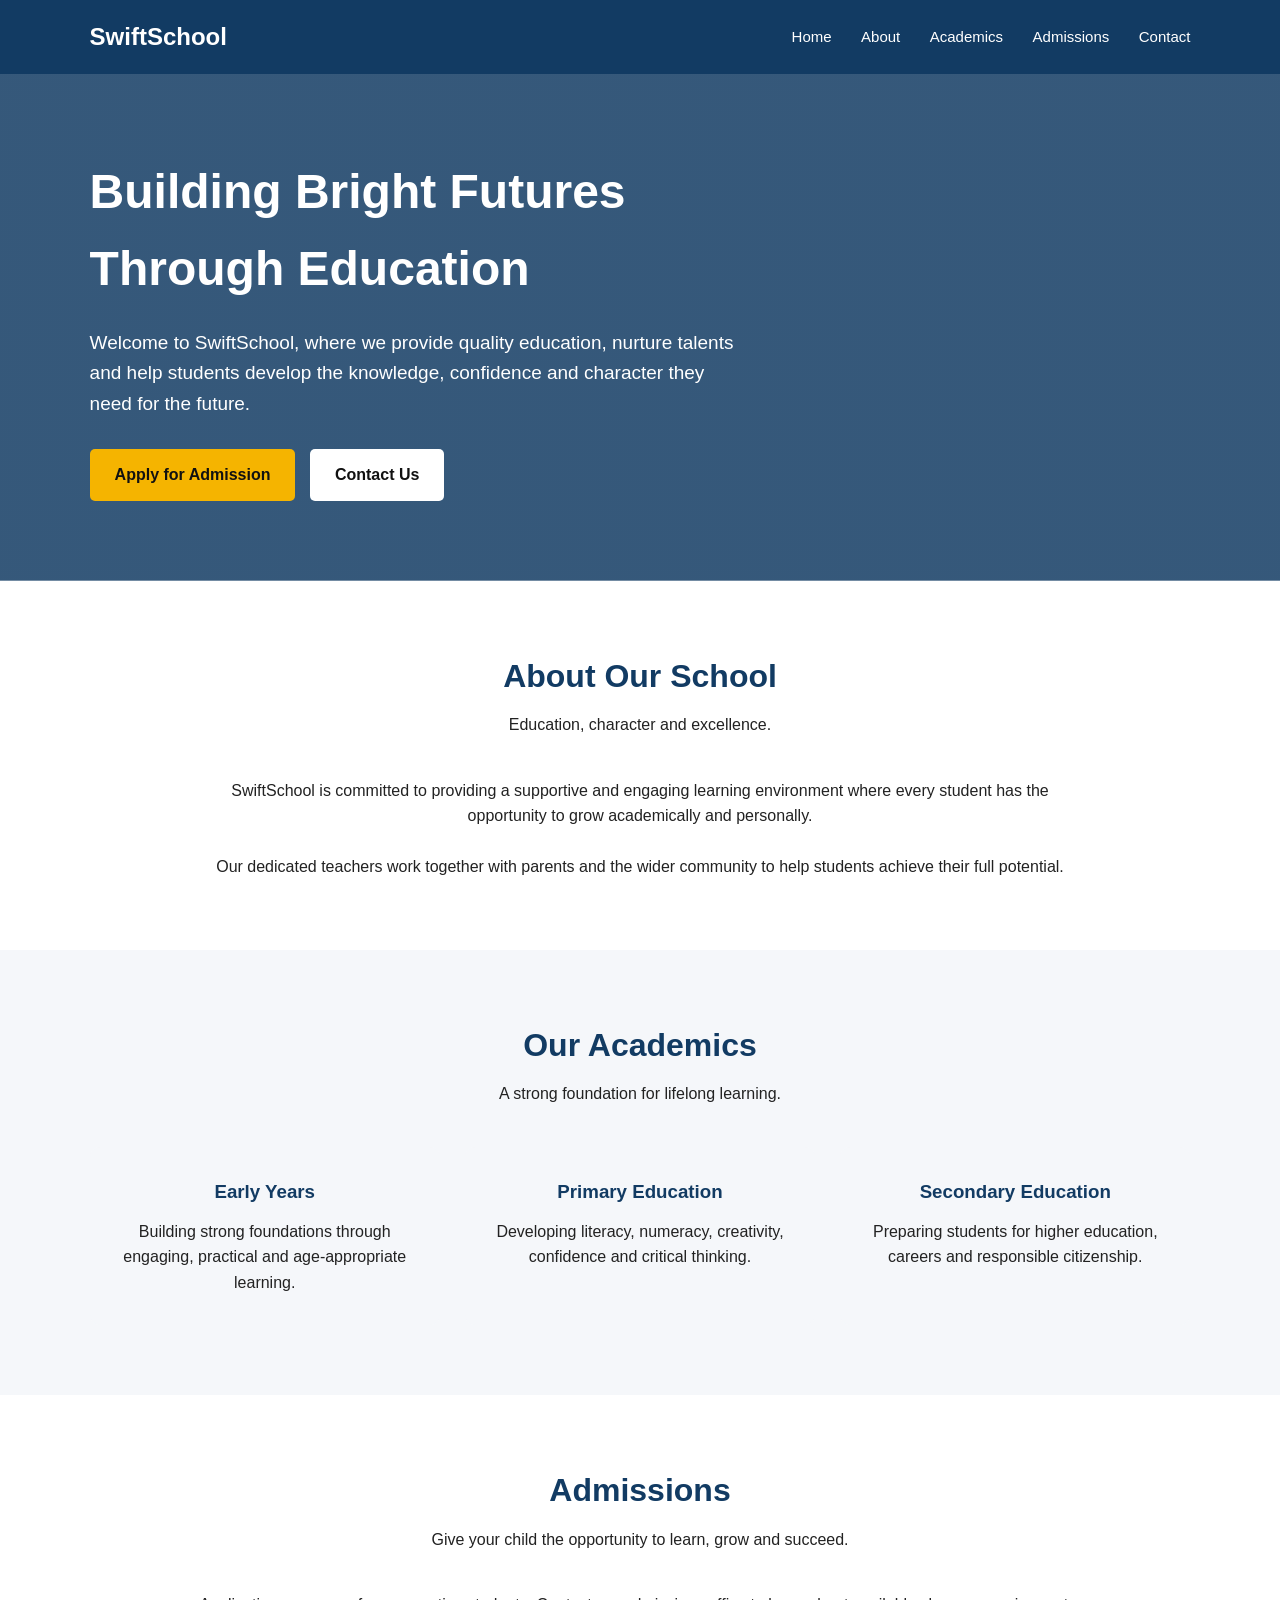
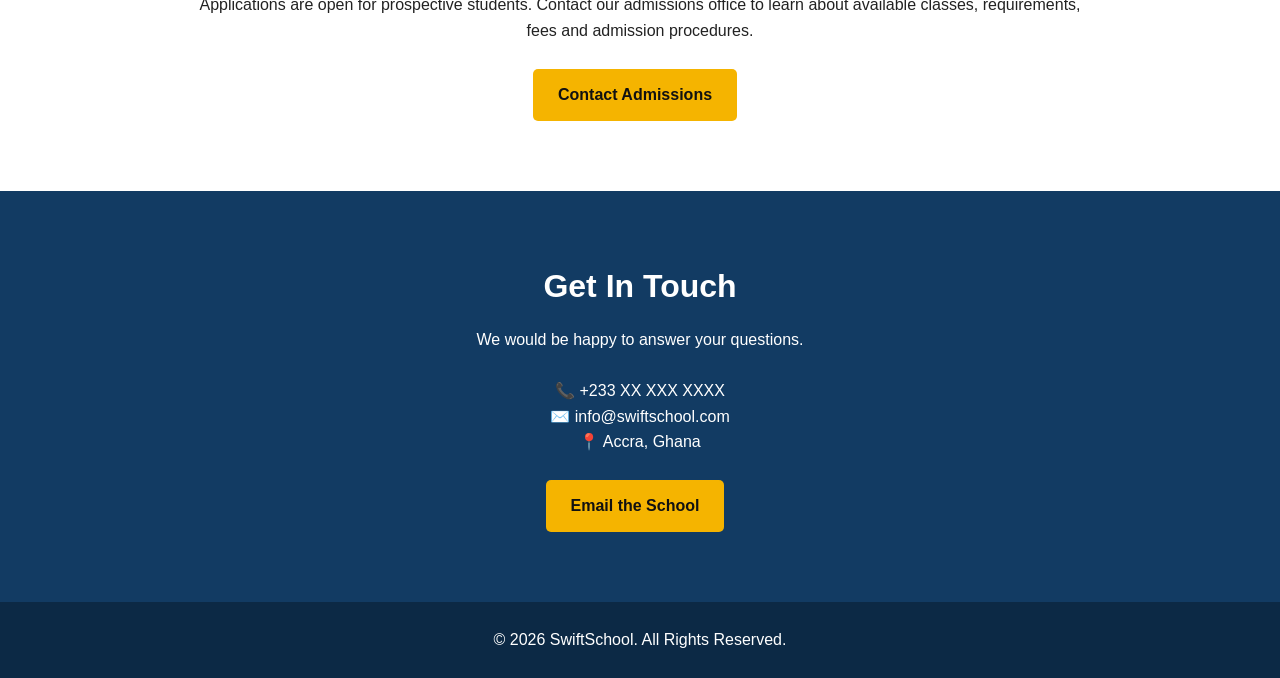
==== index.html @ 94f1cbe8 "Create index.html" ====
<!DOCTYPE html>
<html lang="en">
<head>
    <meta charset="UTF-8">
    <meta name="viewport" content="width=device-width, initial-scale=1.0">

    <title>SwiftSchool | Excellence in Education</title>

    <meta name="description" content="SwiftSchool - providing quality education and developing confident, responsible and successful students.">

    <style>
        * {
            margin: 0;
            padding: 0;
            box-sizing: border-box;
        }

        body {
            font-family: Arial, sans-serif;
            color: #222;
            background: #ffffff;
            line-height: 1.6;
        }

        header {
            background: #123b63;
            color: white;
            padding: 18px 7%;
            display: flex;
            justify-content: space-between;
            align-items: center;
        }

        .logo {
            font-size: 24px;
            font-weight: bold;
        }

        nav a {
            color: white;
            text-decoration: none;
            margin-left: 25px;
            font-size: 15px;
        }

        nav a:hover {
            text-decoration: underline;
        }

        .hero {
            min-height: 500px;
            padding: 80px 7%;
            display: flex;
            align-items: center;
            background: linear-gradient(
                rgba(18, 59, 99, 0.85),
                rgba(18, 59, 99, 0.85)
            ),
            url("https://images.unsplash.com/photo-1503676260728-1c00da094a0b?auto=format&fit=crop&w=1600&q=80");

            background-size: cover;
            background-position: center;
            color: white;
        }

        .hero-content {
            max-width: 650px;
        }

        .hero h1 {
            font-size: 48px;
            margin-bottom: 20px;
        }

        .hero p {
            font-size: 19px;
            margin-bottom: 30px;
        }

        .button {
            display: inline-block;
            background: #f5b400;
            color: #111;
            padding: 13px 25px;
            text-decoration: none;
            border-radius: 5px;
            font-weight: bold;
            margin-right: 10px;
        }

        .button.secondary {
            background: white;
        }

        section {
            padding: 70px 7%;
        }

        .section-title {
            text-align: center;
            margin-bottom: 40px;
        }

        .section-title h2 {
            color: #123b63;
            font-size: 32px;
            margin-bottom: 10px;
        }

        .cards {
            display: grid;
            grid-template-columns: repeat(3, 1fr);
            gap: 25px;
        }

        .card {
            padding: 30px;
            background: #f5f7fa;
            border-radius: 10px;
            text-align: center;
        }

        .card h3 {
            color: #123b63;
            margin-bottom: 12px;
        }

        .about {
            background: #f5f7fa;
        }

        .about-content {
            max-width: 900px;
            margin: auto;
            text-align: center;
        }

        .cta {
            background: #123b63;
            color: white;
            text-align: center;
        }

        .cta h2 {
            font-size: 32px;
            margin-bottom: 15px;
        }

        footer {
            background: #0c2945;
            color: white;
            text-align: center;
            padding: 25px;
        }

        @media (max-width: 768px) {

            header {
                flex-direction: column;
                gap: 15px;
            }

            nav a {
                margin: 0 7px;
                font-size: 13px;
            }

            .hero h1 {
                font-size: 36px;
            }

            .cards {
                grid-template-columns: 1fr;
            }

            .hero {
                min-height: 450px;
            }
        }
    </style>
</head>

<body>

<header>

    <div class="logo">
        SwiftSchool
    </div>

    <nav>
        <a href="#home">Home</a>
        <a href="#about">About</a>
        <a href="#academics">Academics</a>
        <a href="#admissions">Admissions</a>
        <a href="#contact">Contact</a>
    </nav>

</header>


<main>

<section class="hero" id="home">

    <div class="hero-content">

        <h1>Building Bright Futures Through Education</h1>

        <p>
            Welcome to SwiftSchool, where we provide quality education,
            nurture talents and help students develop the knowledge,
            confidence and character they need for the future.
        </p>

        <a href="#admissions" class="button">
            Apply for Admission
        </a>

        <a href="#contact" class="button secondary">
            Contact Us
        </a>

    </div>

</section>


<section id="about">

    <div class="section-title">
        <h2>About Our School</h2>
        <p>Education, character and excellence.</p>
    </div>

    <div class="about-content">

        <p>
            SwiftSchool is committed to providing a supportive and
            engaging learning environment where every student has
            the opportunity to grow academically and personally.
        </p>

        <br>

        <p>
            Our dedicated teachers work together with parents and
            the wider community to help students achieve their full
            potential.
        </p>

    </div>

</section>


<section class="about" id="academics">

    <div class="section-title">

        <h2>Our Academics</h2>

        <p>
            A strong foundation for lifelong learning.
        </p>

    </div>


    <div class="cards">

        <div class="card">

            <h3>Early Years</h3>

            <p>
                Building strong foundations through engaging,
                practical and age-appropriate learning.
            </p>

        </div>


        <div class="card">

            <h3>Primary Education</h3>

            <p>
                Developing literacy, numeracy, creativity,
                confidence and critical thinking.
            </p>

        </div>


        <div class="card">

            <h3>Secondary Education</h3>

            <p>
                Preparing students for higher education,
                careers and responsible citizenship.
            </p>

        </div>

    </div>

</section>


<section id="admissions">

    <div class="section-title">

        <h2>Admissions</h2>

        <p>
            Give your child the opportunity to learn, grow and succeed.
        </p>

    </div>


    <div class="about-content">

        <p>
            Applications are open for prospective students.
            Contact our admissions office to learn about available
            classes, requirements, fees and admission procedures.
        </p>

        <br>

        <a href="#contact" class="button">
            Contact Admissions
        </a>

    </div>

</section>


<section class="cta" id="contact">

    <h2>Get In Touch</h2>

    <p>
        We would be happy to answer your questions.
    </p>

    <br>

    <p>
        📞 +233 XX XXX XXXX
    </p>

    <p>
        ✉️ info@swiftschool.com
    </p>

    <p>
        📍 Accra, Ghana
    </p>

    <br>

    <a href="mailto:info@swiftschool.com" class="button">
        Email the School
    </a>

</section>

</main>


<footer>

    <p>
        © 2026 SwiftSchool. All Rights Reserved.
    </p>

</footer>

</body>
</html>
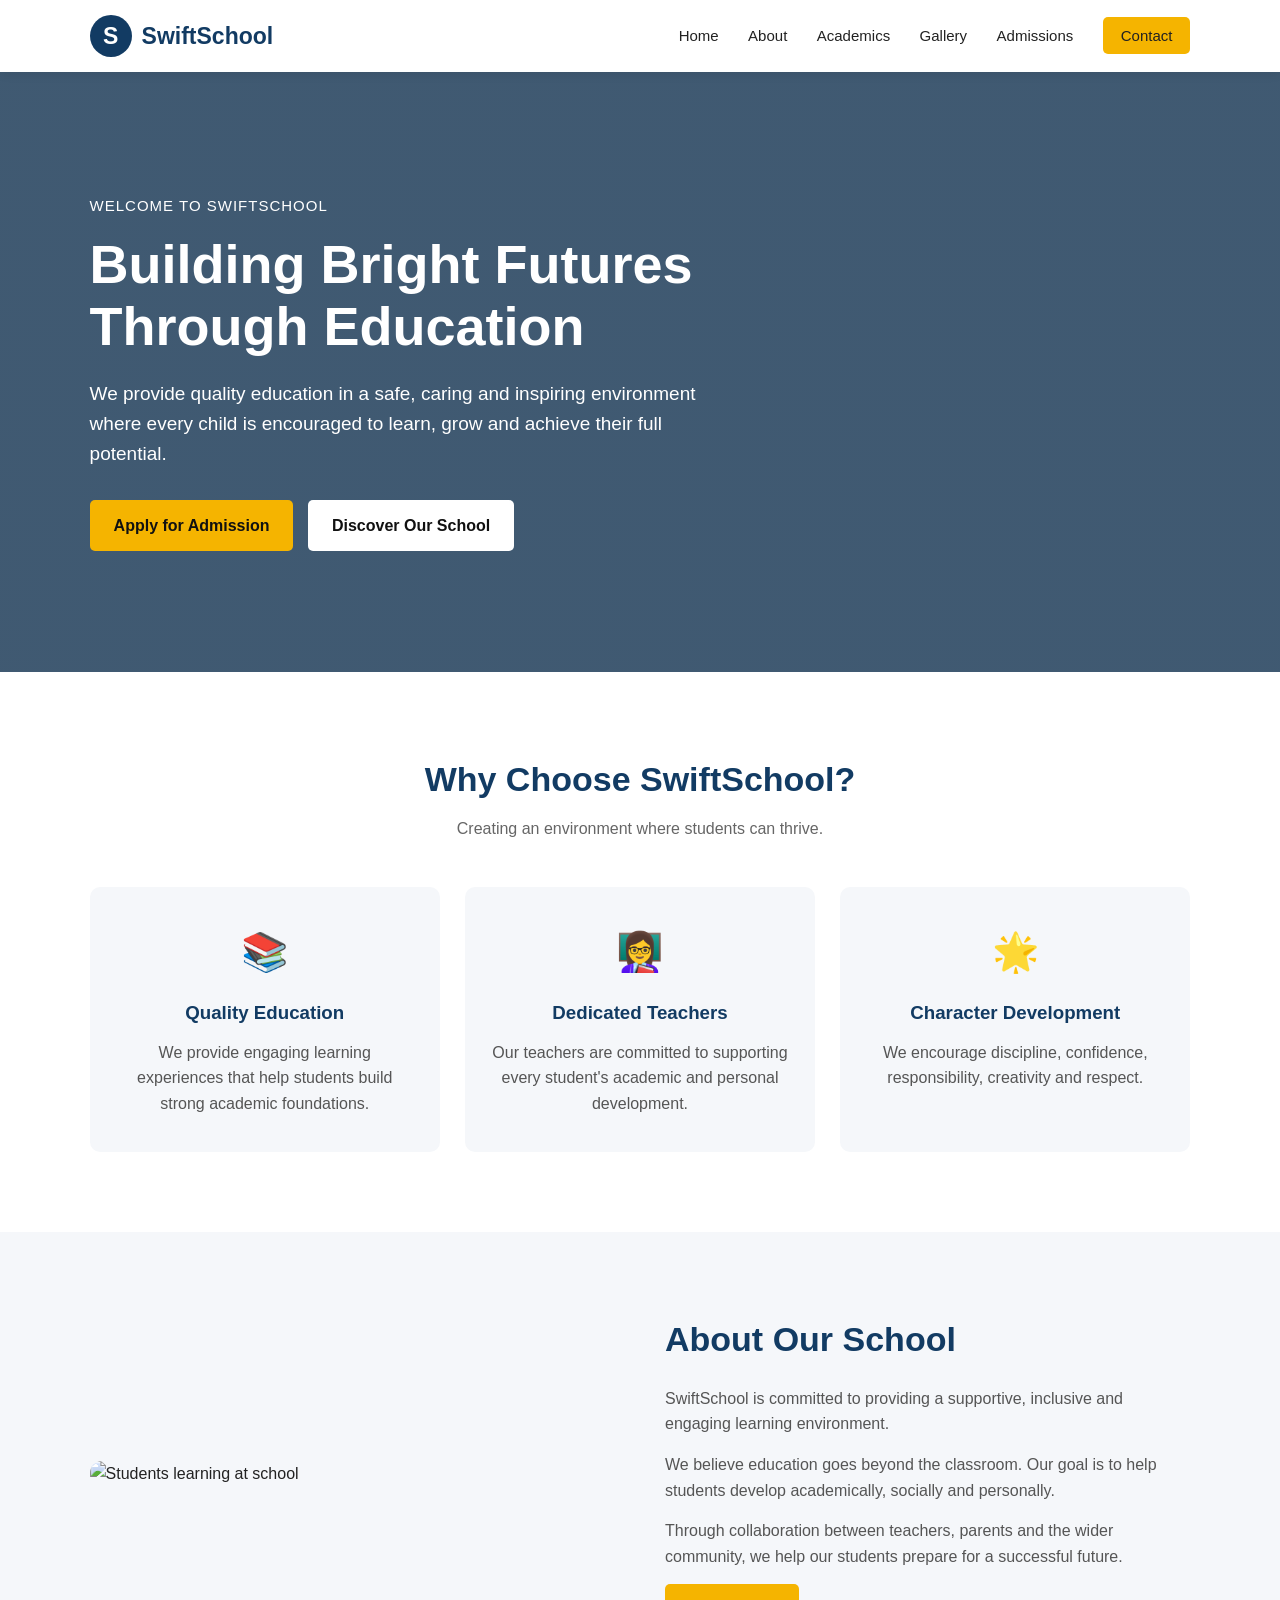
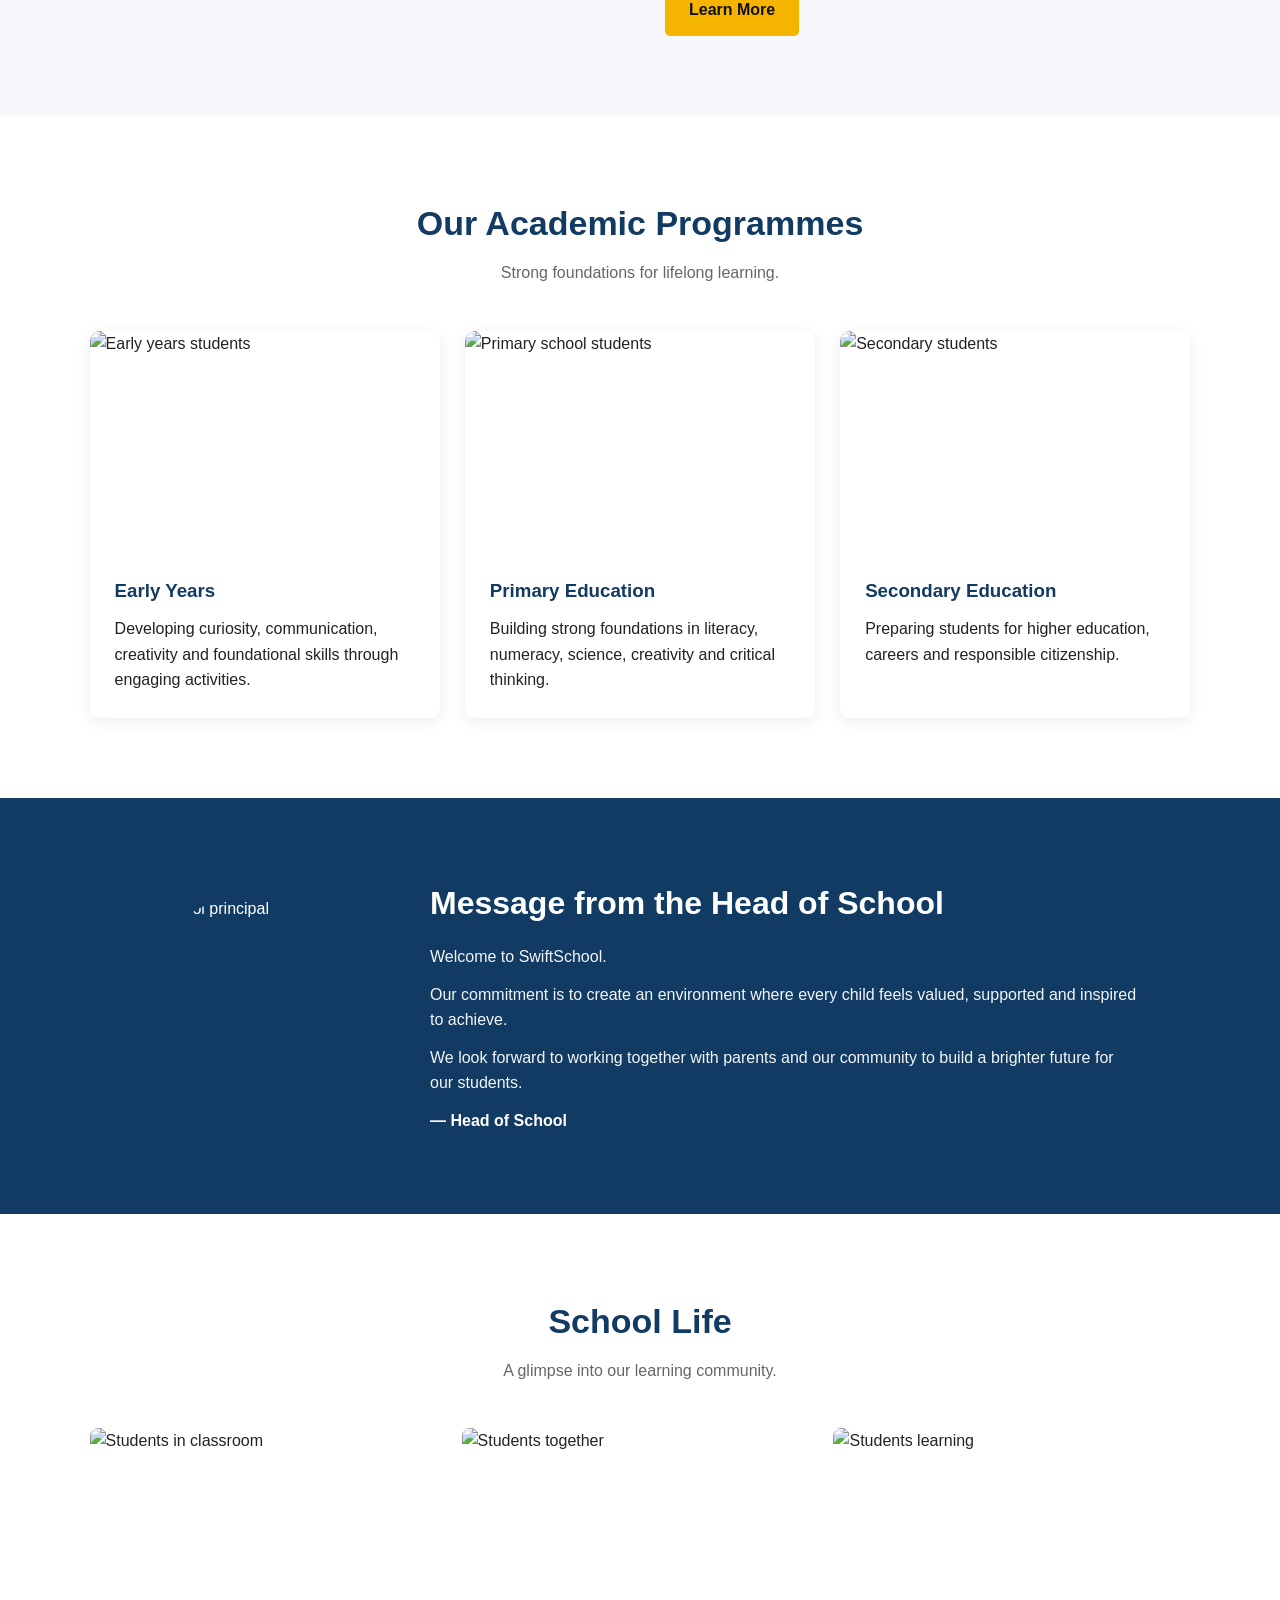
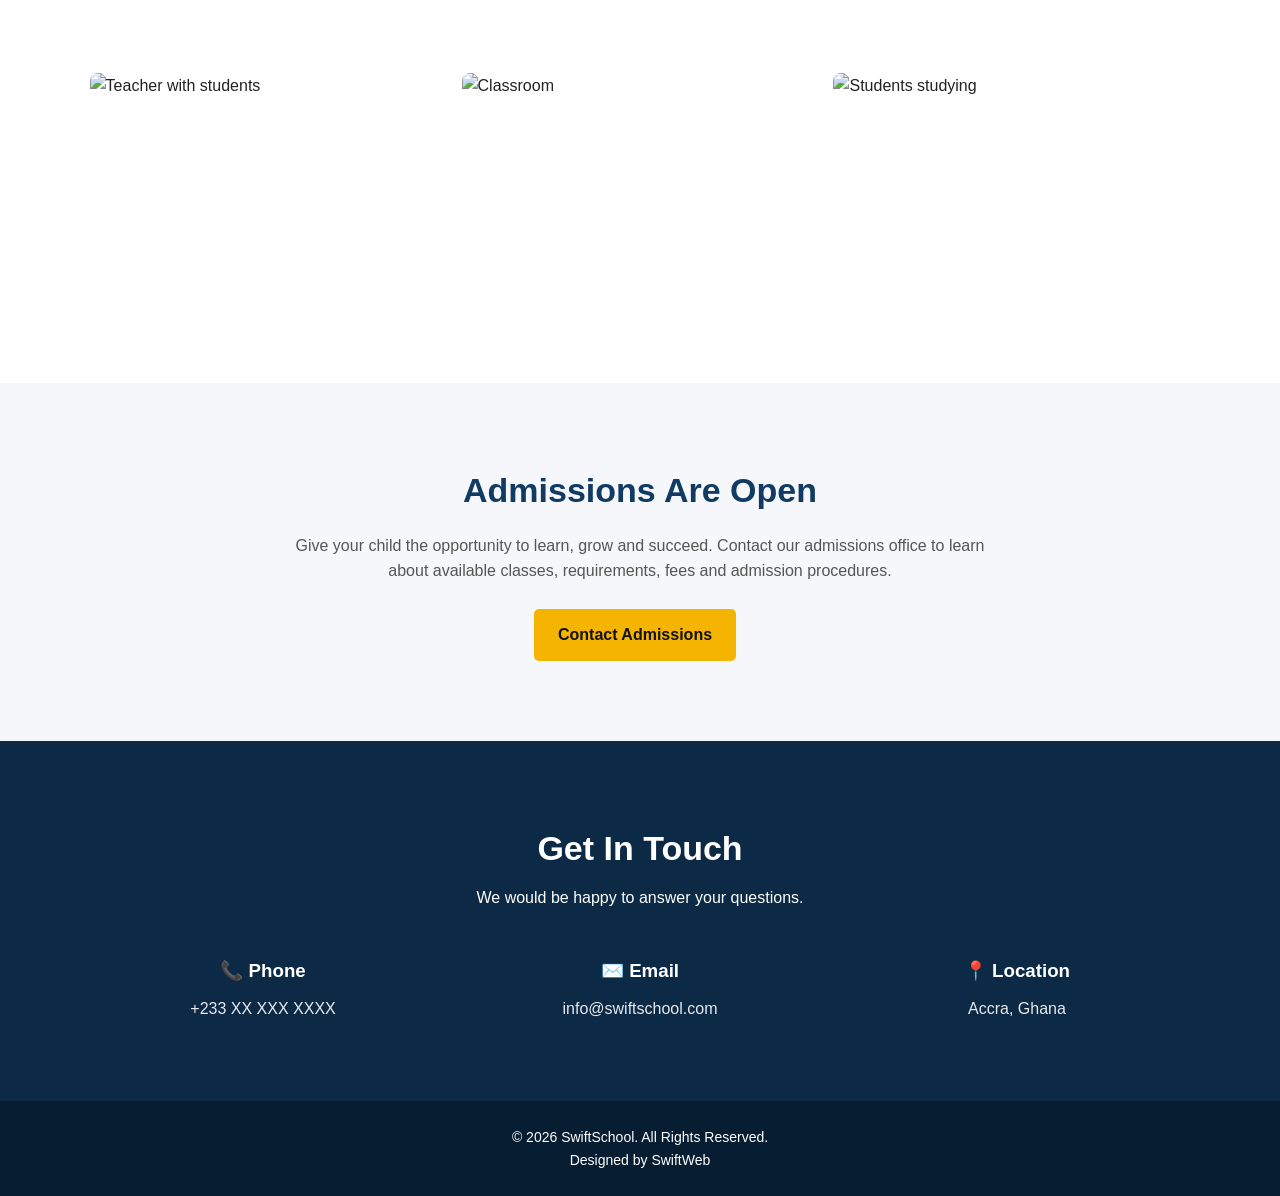
==== commit f5368808: "Update index.html" ====
--- a/index.html
+++ b/index.html
@@ -6,7 +6,8 @@
 
     <title>SwiftSchool | Excellence in Education</title>
 
-    <meta name="description" content="SwiftSchool - providing quality education and developing confident, responsible and successful students.">
+    <meta name="description"
+          content="SwiftSchool provides quality education in a caring and inspiring environment.">
 
     <style>
         * {
@@ -15,65 +16,111 @@
             box-sizing: border-box;
         }
 
+        html {
+            scroll-behavior: smooth;
+        }
+
         body {
-            font-family: Arial, sans-serif;
+            font-family: Arial, Helvetica, sans-serif;
             color: #222;
-            background: #ffffff;
             line-height: 1.6;
-        }
+            background: white;
+        }
+
+        /* HEADER */
 
         header {
-            background: #123b63;
-            color: white;
-            padding: 18px 7%;
+            position: sticky;
+            top: 0;
+            z-index: 1000;
+            background: white;
+            box-shadow: 0 2px 10px rgba(0,0,0,0.08);
+            padding: 15px 7%;
             display: flex;
             justify-content: space-between;
             align-items: center;
         }
 
         .logo {
-            font-size: 24px;
+            display: flex;
+            align-items: center;
+            gap: 10px;
+            color: #123b63;
+            font-size: 23px;
             font-weight: bold;
         }
 
+        .logo-icon {
+            width: 42px;
+            height: 42px;
+            background: #123b63;
+            color: white;
+            border-radius: 50%;
+            display: flex;
+            align-items: center;
+            justify-content: center;
+            font-weight: bold;
+        }
+
         nav a {
-            color: white;
+            color: #222;
             text-decoration: none;
             margin-left: 25px;
             font-size: 15px;
+            font-weight: 500;
         }
 
         nav a:hover {
-            text-decoration: underline;
-        }
+            color: #123b63;
+        }
+
+        .nav-button {
+            background: #f5b400;
+            padding: 10px 18px;
+            border-radius: 5px;
+        }
+
+        /* HERO */
 
         .hero {
-            min-height: 500px;
-            padding: 80px 7%;
+            min-height: 600px;
             display: flex;
             align-items: center;
-            background: linear-gradient(
-                rgba(18, 59, 99, 0.85),
-                rgba(18, 59, 99, 0.85)
-            ),
-            url("https://images.unsplash.com/photo-1503676260728-1c00da094a0b?auto=format&fit=crop&w=1600&q=80");
+            padding: 80px 7%;
+            color: white;
+
+            background:
+                linear-gradient(
+                    rgba(10, 43, 74, 0.78),
+                    rgba(10, 43, 74, 0.78)
+                ),
+                url("https://images.unsplash.com/photo-1503676260728-1c00da094a0b?auto=format&fit=crop&w=1800&q=85");
 
             background-size: cover;
             background-position: center;
-            color: white;
         }
 
         .hero-content {
-            max-width: 650px;
+            max-width: 720px;
+        }
+
+        .hero small {
+            display: inline-block;
+            margin-bottom: 15px;
+            font-size: 15px;
+            letter-spacing: 1px;
+            text-transform: uppercase;
         }
 
         .hero h1 {
-            font-size: 48px;
-            margin-bottom: 20px;
+            font-size: 54px;
+            line-height: 1.15;
+            margin-bottom: 22px;
         }
 
         .hero p {
             font-size: 19px;
+            max-width: 650px;
             margin-bottom: 30px;
         }
 
@@ -81,31 +128,43 @@
             display: inline-block;
             background: #f5b400;
             color: #111;
-            padding: 13px 25px;
+            padding: 13px 24px;
             text-decoration: none;
             border-radius: 5px;
             font-weight: bold;
             margin-right: 10px;
         }
 
-        .button.secondary {
+        .button:hover {
+            opacity: 0.9;
+        }
+
+        .button-white {
             background: white;
         }
 
+        /* GENERAL */
+
         section {
-            padding: 70px 7%;
+            padding: 80px 7%;
         }
 
         .section-title {
             text-align: center;
-            margin-bottom: 40px;
+            margin-bottom: 45px;
         }
 
         .section-title h2 {
             color: #123b63;
-            font-size: 32px;
+            font-size: 34px;
             margin-bottom: 10px;
         }
+
+        .section-title p {
+            color: #666;
+        }
+
+        /* WHY US */
 
         .cards {
             display: grid;
@@ -114,44 +173,182 @@
         }
 
         .card {
-            padding: 30px;
+            padding: 35px 25px;
             background: #f5f7fa;
             border-radius: 10px;
             text-align: center;
         }
 
+        .card-icon {
+            font-size: 38px;
+            margin-bottom: 15px;
+        }
+
         .card h3 {
             color: #123b63;
             margin-bottom: 12px;
         }
 
+        .card p {
+            color: #555;
+        }
+
+        /* ABOUT */
+
         .about {
             background: #f5f7fa;
         }
 
-        .about-content {
-            max-width: 900px;
-            margin: auto;
-            text-align: center;
-        }
-
-        .cta {
+        .about-grid {
+            display: grid;
+            grid-template-columns: 1fr 1fr;
+            gap: 50px;
+            align-items: center;
+        }
+
+        .about-image img {
+            width: 100%;
+            border-radius: 12px;
+            display: block;
+        }
+
+        .about-text h2 {
+            color: #123b63;
+            font-size: 34px;
+            margin-bottom: 20px;
+        }
+
+        .about-text p {
+            margin-bottom: 15px;
+            color: #555;
+        }
+
+        /* PROGRAMMES */
+
+        .programme-card {
+            border-radius: 10px;
+            overflow: hidden;
+            background: white;
+            box-shadow: 0 3px 15px rgba(0,0,0,0.08);
+        }
+
+        .programme-card img {
+            width: 100%;
+            height: 220px;
+            object-fit: cover;
+            display: block;
+        }
+
+        .programme-content {
+            padding: 25px;
+        }
+
+        .programme-content h3 {
+            color: #123b63;
+            margin-bottom: 10px;
+        }
+
+        /* PRINCIPAL */
+
+        .principal {
             background: #123b63;
             color: white;
-            text-align: center;
-        }
-
-        .cta h2 {
+        }
+
+        .principal-grid {
+            display: grid;
+            grid-template-columns: 250px 1fr;
+            gap: 40px;
+            align-items: center;
+            max-width: 1000px;
+            margin: auto;
+        }
+
+        .principal img {
+            width: 220px;
+            height: 220px;
+            object-fit: cover;
+            border-radius: 50%;
+        }
+
+        .principal h2 {
             font-size: 32px;
             margin-bottom: 15px;
         }
 
+        .principal p {
+            margin-bottom: 12px;
+            opacity: 0.95;
+        }
+
+        /* GALLERY */
+
+        .gallery {
+            display: grid;
+            grid-template-columns: repeat(3, 1fr);
+            gap: 15px;
+        }
+
+        .gallery img {
+            width: 100%;
+            height: 230px;
+            object-fit: cover;
+            border-radius: 8px;
+            display: block;
+        }
+
+        /* ADMISSIONS */
+
+        .admissions {
+            background: #f5f7fa;
+            text-align: center;
+        }
+
+        .admissions h2 {
+            color: #123b63;
+            font-size: 34px;
+            margin-bottom: 15px;
+        }
+
+        .admissions p {
+            max-width: 700px;
+            margin: 0 auto 25px;
+            color: #555;
+        }
+
+        /* CONTACT */
+
+        .contact {
+            background: #0c2945;
+            color: white;
+        }
+
+        .contact-grid {
+            display: grid;
+            grid-template-columns: repeat(3, 1fr);
+            gap: 30px;
+            text-align: center;
+        }
+
+        .contact-box h3 {
+            margin-bottom: 10px;
+        }
+
+        .contact-box p {
+            opacity: 0.9;
+        }
+
+        /* FOOTER */
+
         footer {
-            background: #0c2945;
+            background: #071d31;
             color: white;
             text-align: center;
             padding: 25px;
-        }
+            font-size: 14px;
+        }
+
+        /* MOBILE */
 
         @media (max-width: 768px) {
 
@@ -160,21 +357,45 @@
                 gap: 15px;
             }
 
+            nav {
+                text-align: center;
+            }
+
             nav a {
-                margin: 0 7px;
+                display: inline-block;
+                margin: 5px 7px;
                 font-size: 13px;
             }
 
+            .hero {
+                min-height: 550px;
+            }
+
             .hero h1 {
-                font-size: 36px;
-            }
-
-            .cards {
+                font-size: 38px;
+            }
+
+            .hero p {
+                font-size: 17px;
+            }
+
+            .cards,
+            .gallery,
+            .contact-grid {
                 grid-template-columns: 1fr;
             }
 
-            .hero {
-                min-height: 450px;
+            .about-grid {
+                grid-template-columns: 1fr;
+            }
+
+            .principal-grid {
+                grid-template-columns: 1fr;
+                text-align: center;
+            }
+
+            .principal img {
+                margin: auto;
             }
         }
     </style>
@@ -182,9 +403,12 @@
 
 <body>
 
+<!-- HEADER -->
+
 <header>
 
     <div class="logo">
+        <div class="logo-icon">S</div>
         SwiftSchool
     </div>
 
@@ -192,33 +416,36 @@
         <a href="#home">Home</a>
         <a href="#about">About</a>
         <a href="#academics">Academics</a>
+        <a href="#gallery">Gallery</a>
         <a href="#admissions">Admissions</a>
-        <a href="#contact">Contact</a>
+        <a href="#contact" class="nav-button">Contact</a>
     </nav>
 
 </header>
 
 
-<main>
+<!-- HERO -->
 
 <section class="hero" id="home">
 
     <div class="hero-content">
 
+        <small>Welcome to SwiftSchool</small>
+
         <h1>Building Bright Futures Through Education</h1>
 
         <p>
-            Welcome to SwiftSchool, where we provide quality education,
-            nurture talents and help students develop the knowledge,
-            confidence and character they need for the future.
+            We provide quality education in a safe, caring and inspiring
+            environment where every child is encouraged to learn, grow
+            and achieve their full potential.
         </p>
 
         <a href="#admissions" class="button">
             Apply for Admission
         </a>
 
-        <a href="#contact" class="button secondary">
-            Contact Us
+        <a href="#about" class="button button-white">
+            Discover Our School
         </a>
 
     </div>
@@ -226,153 +453,361 @@
 </section>
 
 
-<section id="about">
+<!-- WHY CHOOSE US -->
+
+<section>
 
     <div class="section-title">
-        <h2>About Our School</h2>
-        <p>Education, character and excellence.</p>
-    </div>
-
-    <div class="about-content">
+
+        <h2>Why Choose SwiftSchool?</h2>
 
         <p>
-            SwiftSchool is committed to providing a supportive and
-            engaging learning environment where every student has
-            the opportunity to grow academically and personally.
+            Creating an environment where students can thrive.
         </p>
 
-        <br>
+    </div>
+
+
+    <div class="cards">
+
+        <div class="card">
+
+            <div class="card-icon">📚</div>
+
+            <h3>Quality Education</h3>
+
+            <p>
+                We provide engaging learning experiences that help
+                students build strong academic foundations.
+            </p>
+
+        </div>
+
+
+        <div class="card">
+
+            <div class="card-icon">👩‍🏫</div>
+
+            <h3>Dedicated Teachers</h3>
+
+            <p>
+                Our teachers are committed to supporting every
+                student's academic and personal development.
+            </p>
+
+        </div>
+
+
+        <div class="card">
+
+            <div class="card-icon">🌟</div>
+
+            <h3>Character Development</h3>
+
+            <p>
+                We encourage discipline, confidence, responsibility,
+                creativity and respect.
+            </p>
+
+        </div>
+
+    </div>
+
+</section>
+
+
+<!-- ABOUT -->
+
+<section class="about" id="about">
+
+    <div class="about-grid">
+
+        <div class="about-image">
+
+            <img
+                src="https://images.unsplash.com/photo-1580582932707-520aed937b7b?auto=format&fit=crop&w=1000&q=85"
+                alt="Students learning at school"
+            >
+
+        </div>
+
+
+        <div class="about-text">
+
+            <h2>About Our School</h2>
+
+            <p>
+                SwiftSchool is committed to providing a supportive,
+                inclusive and engaging learning environment.
+            </p>
+
+            <p>
+                We believe education goes beyond the classroom.
+                Our goal is to help students develop academically,
+                socially and personally.
+            </p>
+
+            <p>
+                Through collaboration between teachers, parents and
+                the wider community, we help our students prepare
+                for a successful future.
+            </p>
+
+            <a href="#contact" class="button">
+                Learn More
+            </a>
+
+        </div>
+
+    </div>
+
+</section>
+
+
+<!-- ACADEMICS -->
+
+<section id="academics">
+
+    <div class="section-title">
+
+        <h2>Our Academic Programmes</h2>
 
         <p>
-            Our dedicated teachers work together with parents and
-            the wider community to help students achieve their full
-            potential.
+            Strong foundations for lifelong learning.
         </p>
 
     </div>
 
+
+    <div class="cards">
+
+        <div class="programme-card">
+
+            <img
+                src="https://images.unsplash.com/photo-1503454537195-1dcabb73ffb9?auto=format&fit=crop&w=900&q=85"
+                alt="Early years students"
+            >
+
+            <div class="programme-content">
+
+                <h3>Early Years</h3>
+
+                <p>
+                    Developing curiosity, communication, creativity
+                    and foundational skills through engaging activities.
+                </p>
+
+            </div>
+
+        </div>
+
+
+        <div class="programme-card">
+
+            <img
+                src="https://images.unsplash.com/photo-1509062522246-3755977927d7?auto=format&fit=crop&w=900&q=85"
+                alt="Primary school students"
+            >
+
+            <div class="programme-content">
+
+                <h3>Primary Education</h3>
+
+                <p>
+                    Building strong foundations in literacy, numeracy,
+                    science, creativity and critical thinking.
+                </p>
+
+            </div>
+
+        </div>
+
+
+        <div class="programme-card">
+
+            <img
+                src="https://images.unsplash.com/photo-1523050854058-8df90110c9f1?auto=format&fit=crop&w=900&q=85"
+                alt="Secondary students"
+            >
+
+            <div class="programme-content">
+
+                <h3>Secondary Education</h3>
+
+                <p>
+                    Preparing students for higher education, careers
+                    and responsible citizenship.
+                </p>
+
+            </div>
+
+        </div>
+
+    </div>
+
 </section>
 
 
-<section class="about" id="academics">
+<!-- PRINCIPAL -->
+
+<section class="principal">
+
+    <div class="principal-grid">
+
+        <img
+            src="https://images.unsplash.com/photo-1560250097-0b93528c311a?auto=format&fit=crop&w=600&q=85"
+            alt="School principal"
+        >
+
+        <div>
+
+            <h2>Message from the Head of School</h2>
+
+            <p>
+                Welcome to SwiftSchool.
+            </p>
+
+            <p>
+                Our commitment is to create an environment where every
+                child feels valued, supported and inspired to achieve.
+            </p>
+
+            <p>
+                We look forward to working together with parents and
+                our community to build a brighter future for our students.
+            </p>
+
+            <strong>
+                — Head of School
+            </strong>
+
+        </div>
+
+    </div>
+
+</section>
+
+
+<!-- GALLERY -->
+
+<section id="gallery">
 
     <div class="section-title">
 
-        <h2>Our Academics</h2>
+        <h2>School Life</h2>
 
         <p>
-            A strong foundation for lifelong learning.
+            A glimpse into our learning community.
         </p>
 
     </div>
 
 
-    <div class="cards">
-
-        <div class="card">
-
-            <h3>Early Years</h3>
-
-            <p>
-                Building strong foundations through engaging,
-                practical and age-appropriate learning.
-            </p>
-
-        </div>
-
-
-        <div class="card">
-
-            <h3>Primary Education</h3>
-
-            <p>
-                Developing literacy, numeracy, creativity,
-                confidence and critical thinking.
-            </p>
-
-        </div>
-
-
-        <div class="card">
-
-            <h3>Secondary Education</h3>
-
-            <p>
-                Preparing students for higher education,
-                careers and responsible citizenship.
-            </p>
-
-        </div>
+    <div class="gallery">
+
+        <img
+            src="https://images.unsplash.com/photo-1509062522246-3755977927d7?auto=format&fit=crop&w=900&q=85"
+            alt="Students in classroom"
+        >
+
+        <img
+            src="https://images.unsplash.com/photo-1529156069898-49953e39b3ac?auto=format&fit=crop&w=900&q=85"
+            alt="Students together"
+        >
+
+        <img
+            src="https://images.unsplash.com/photo-1577896851231-70ef18881754?auto=format&fit=crop&w=900&q=85"
+            alt="Students learning"
+        >
+
+        <img
+            src="https://images.unsplash.com/photo-1544717305-2782549b5136?auto=format&fit=crop&w=900&q=85"
+            alt="Teacher with students"
+        >
+
+        <img
+            src="https://images.unsplash.com/photo-1588072432836-e10032774350?auto=format&fit=crop&w=900&q=85"
+            alt="Classroom"
+        >
+
+        <img
+            src="https://images.unsplash.com/photo-1571260899304-425eee4c7efc?auto=format&fit=crop&w=900&q=85"
+            alt="Students studying"
+        >
 
     </div>
 
 </section>
 
 
-<section id="admissions">
+<!-- ADMISSIONS -->
+
+<section class="admissions" id="admissions">
+
+    <h2>Admissions Are Open</h2>
+
+    <p>
+        Give your child the opportunity to learn, grow and succeed.
+        Contact our admissions office to learn about available classes,
+        requirements, fees and admission procedures.
+    </p>
+
+    <a href="#contact" class="button">
+        Contact Admissions
+    </a>
+
+</section>
+
+
+<!-- CONTACT -->
+
+<section class="contact" id="contact">
 
     <div class="section-title">
 
-        <h2>Admissions</h2>
-
-        <p>
-            Give your child the opportunity to learn, grow and succeed.
+        <h2 style="color:white;">Get In Touch</h2>
+
+        <p style="color:white;">
+            We would be happy to answer your questions.
         </p>
 
     </div>
 
 
-    <div class="about-content">
-
-        <p>
-            Applications are open for prospective students.
-            Contact our admissions office to learn about available
-            classes, requirements, fees and admission procedures.
-        </p>
-
-        <br>
-
-        <a href="#contact" class="button">
-            Contact Admissions
-        </a>
+    <div class="contact-grid">
+
+        <div class="contact-box">
+
+            <h3>📞 Phone</h3>
+
+            <p>+233 XX XXX XXXX</p>
+
+        </div>
+
+
+        <div class="contact-box">
+
+            <h3>✉️ Email</h3>
+
+            <p>info@swiftschool.com</p>
+
+        </div>
+
+
+        <div class="contact-box">
+
+            <h3>📍 Location</h3>
+
+            <p>Accra, Ghana</p>
+
+        </div>
 
     </div>
 
 </section>
 
 
-<section class="cta" id="contact">
-
-    <h2>Get In Touch</h2>
-
-    <p>
-        We would be happy to answer your questions.
-    </p>
-
-    <br>
-
-    <p>
-        📞 +233 XX XXX XXXX
-    </p>
-
-    <p>
-        ✉️ info@swiftschool.com
-    </p>
-
-    <p>
-        📍 Accra, Ghana
-    </p>
-
-    <br>
-
-    <a href="mailto:info@swiftschool.com" class="button">
-        Email the School
-    </a>
-
-</section>
-
-</main>
-
+<!-- FOOTER -->
 
 <footer>
 
@@ -380,6 +815,10 @@
         © 2026 SwiftSchool. All Rights Reserved.
     </p>
 
+    <p>
+        Designed by SwiftWeb
+    </p>
+
 </footer>
 
 </body>
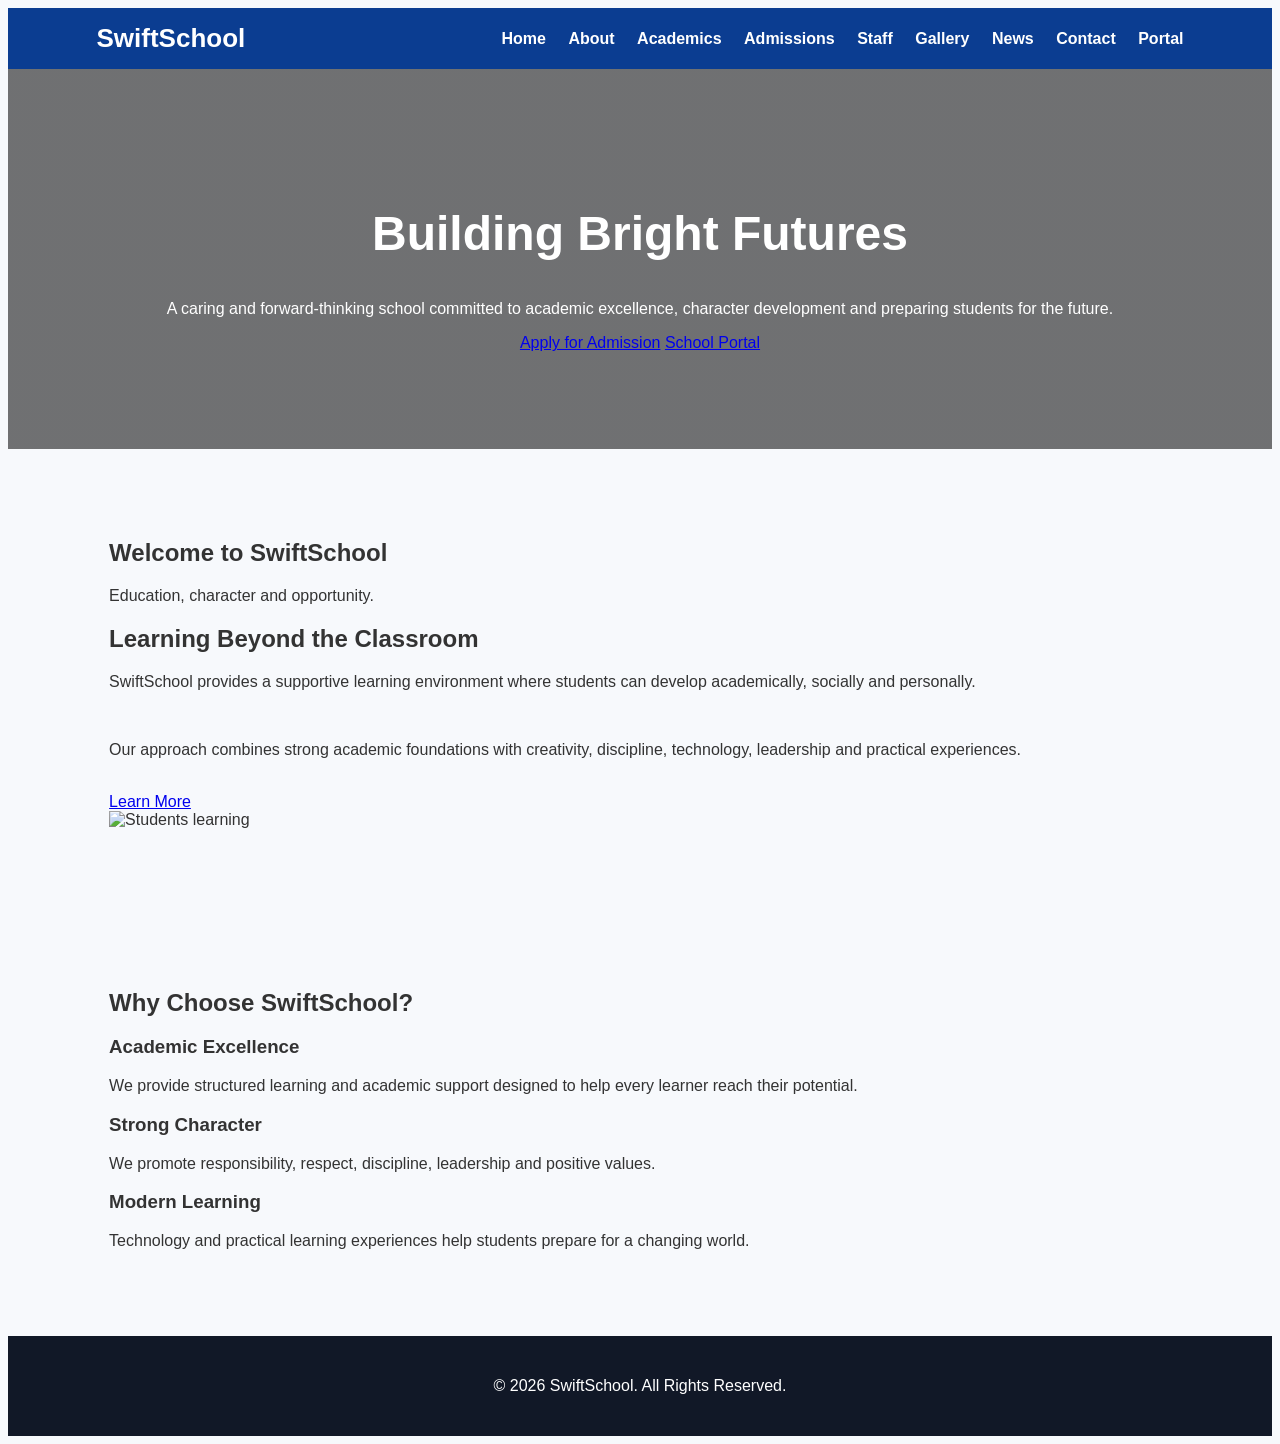
==== commit 17c8a06a: "Update index.html" ====
--- a/index.html
+++ b/index.html
@@ -3,822 +3,109 @@
 <head>
     <meta charset="UTF-8">
     <meta name="viewport" content="width=device-width, initial-scale=1.0">
-
     <title>SwiftSchool | Excellence in Education</title>
-
-    <meta name="description"
-          content="SwiftSchool provides quality education in a caring and inspiring environment.">
-
-    <style>
-        * {
-            margin: 0;
-            padding: 0;
-            box-sizing: border-box;
-        }
-
-        html {
-            scroll-behavior: smooth;
-        }
-
-        body {
-            font-family: Arial, Helvetica, sans-serif;
-            color: #222;
-            line-height: 1.6;
-            background: white;
-        }
-
-        /* HEADER */
-
-        header {
-            position: sticky;
-            top: 0;
-            z-index: 1000;
-            background: white;
-            box-shadow: 0 2px 10px rgba(0,0,0,0.08);
-            padding: 15px 7%;
-            display: flex;
-            justify-content: space-between;
-            align-items: center;
-        }
-
-        .logo {
-            display: flex;
-            align-items: center;
-            gap: 10px;
-            color: #123b63;
-            font-size: 23px;
-            font-weight: bold;
-        }
-
-        .logo-icon {
-            width: 42px;
-            height: 42px;
-            background: #123b63;
-            color: white;
-            border-radius: 50%;
-            display: flex;
-            align-items: center;
-            justify-content: center;
-            font-weight: bold;
-        }
-
-        nav a {
-            color: #222;
-            text-decoration: none;
-            margin-left: 25px;
-            font-size: 15px;
-            font-weight: 500;
-        }
-
-        nav a:hover {
-            color: #123b63;
-        }
-
-        .nav-button {
-            background: #f5b400;
-            padding: 10px 18px;
-            border-radius: 5px;
-        }
-
-        /* HERO */
-
-        .hero {
-            min-height: 600px;
-            display: flex;
-            align-items: center;
-            padding: 80px 7%;
-            color: white;
-
-            background:
-                linear-gradient(
-                    rgba(10, 43, 74, 0.78),
-                    rgba(10, 43, 74, 0.78)
-                ),
-                url("https://images.unsplash.com/photo-1503676260728-1c00da094a0b?auto=format&fit=crop&w=1800&q=85");
-
-            background-size: cover;
-            background-position: center;
-        }
-
-        .hero-content {
-            max-width: 720px;
-        }
-
-        .hero small {
-            display: inline-block;
-            margin-bottom: 15px;
-            font-size: 15px;
-            letter-spacing: 1px;
-            text-transform: uppercase;
-        }
-
-        .hero h1 {
-            font-size: 54px;
-            line-height: 1.15;
-            margin-bottom: 22px;
-        }
-
-        .hero p {
-            font-size: 19px;
-            max-width: 650px;
-            margin-bottom: 30px;
-        }
-
-        .button {
-            display: inline-block;
-            background: #f5b400;
-            color: #111;
-            padding: 13px 24px;
-            text-decoration: none;
-            border-radius: 5px;
-            font-weight: bold;
-            margin-right: 10px;
-        }
-
-        .button:hover {
-            opacity: 0.9;
-        }
-
-        .button-white {
-            background: white;
-        }
-
-        /* GENERAL */
-
-        section {
-            padding: 80px 7%;
-        }
-
-        .section-title {
-            text-align: center;
-            margin-bottom: 45px;
-        }
-
-        .section-title h2 {
-            color: #123b63;
-            font-size: 34px;
-            margin-bottom: 10px;
-        }
-
-        .section-title p {
-            color: #666;
-        }
-
-        /* WHY US */
-
-        .cards {
-            display: grid;
-            grid-template-columns: repeat(3, 1fr);
-            gap: 25px;
-        }
-
-        .card {
-            padding: 35px 25px;
-            background: #f5f7fa;
-            border-radius: 10px;
-            text-align: center;
-        }
-
-        .card-icon {
-            font-size: 38px;
-            margin-bottom: 15px;
-        }
-
-        .card h3 {
-            color: #123b63;
-            margin-bottom: 12px;
-        }
-
-        .card p {
-            color: #555;
-        }
-
-        /* ABOUT */
-
-        .about {
-            background: #f5f7fa;
-        }
-
-        .about-grid {
-            display: grid;
-            grid-template-columns: 1fr 1fr;
-            gap: 50px;
-            align-items: center;
-        }
-
-        .about-image img {
-            width: 100%;
-            border-radius: 12px;
-            display: block;
-        }
-
-        .about-text h2 {
-            color: #123b63;
-            font-size: 34px;
-            margin-bottom: 20px;
-        }
-
-        .about-text p {
-            margin-bottom: 15px;
-            color: #555;
-        }
-
-        /* PROGRAMMES */
-
-        .programme-card {
-            border-radius: 10px;
-            overflow: hidden;
-            background: white;
-            box-shadow: 0 3px 15px rgba(0,0,0,0.08);
-        }
-
-        .programme-card img {
-            width: 100%;
-            height: 220px;
-            object-fit: cover;
-            display: block;
-        }
-
-        .programme-content {
-            padding: 25px;
-        }
-
-        .programme-content h3 {
-            color: #123b63;
-            margin-bottom: 10px;
-        }
-
-        /* PRINCIPAL */
-
-        .principal {
-            background: #123b63;
-            color: white;
-        }
-
-        .principal-grid {
-            display: grid;
-            grid-template-columns: 250px 1fr;
-            gap: 40px;
-            align-items: center;
-            max-width: 1000px;
-            margin: auto;
-        }
-
-        .principal img {
-            width: 220px;
-            height: 220px;
-            object-fit: cover;
-            border-radius: 50%;
-        }
-
-        .principal h2 {
-            font-size: 32px;
-            margin-bottom: 15px;
-        }
-
-        .principal p {
-            margin-bottom: 12px;
-            opacity: 0.95;
-        }
-
-        /* GALLERY */
-
-        .gallery {
-            display: grid;
-            grid-template-columns: repeat(3, 1fr);
-            gap: 15px;
-        }
-
-        .gallery img {
-            width: 100%;
-            height: 230px;
-            object-fit: cover;
-            border-radius: 8px;
-            display: block;
-        }
-
-        /* ADMISSIONS */
-
-        .admissions {
-            background: #f5f7fa;
-            text-align: center;
-        }
-
-        .admissions h2 {
-            color: #123b63;
-            font-size: 34px;
-            margin-bottom: 15px;
-        }
-
-        .admissions p {
-            max-width: 700px;
-            margin: 0 auto 25px;
-            color: #555;
-        }
-
-        /* CONTACT */
-
-        .contact {
-            background: #0c2945;
-            color: white;
-        }
-
-        .contact-grid {
-            display: grid;
-            grid-template-columns: repeat(3, 1fr);
-            gap: 30px;
-            text-align: center;
-        }
-
-        .contact-box h3 {
-            margin-bottom: 10px;
-        }
-
-        .contact-box p {
-            opacity: 0.9;
-        }
-
-        /* FOOTER */
-
-        footer {
-            background: #071d31;
-            color: white;
-            text-align: center;
-            padding: 25px;
-            font-size: 14px;
-        }
-
-        /* MOBILE */
-
-        @media (max-width: 768px) {
-
-            header {
-                flex-direction: column;
-                gap: 15px;
-            }
-
-            nav {
-                text-align: center;
-            }
-
-            nav a {
-                display: inline-block;
-                margin: 5px 7px;
-                font-size: 13px;
-            }
-
-            .hero {
-                min-height: 550px;
-            }
-
-            .hero h1 {
-                font-size: 38px;
-            }
-
-            .hero p {
-                font-size: 17px;
-            }
-
-            .cards,
-            .gallery,
-            .contact-grid {
-                grid-template-columns: 1fr;
-            }
-
-            .about-grid {
-                grid-template-columns: 1fr;
-            }
-
-            .principal-grid {
-                grid-template-columns: 1fr;
-                text-align: center;
-            }
-
-            .principal img {
-                margin: auto;
-            }
-        }
-    </style>
+    <link rel="stylesheet" href="style.css">
 </head>
 
 <body>
 
-<!-- HEADER -->
+<header>
+    <div class="logo">Swift<span>School</span></div>
 
-<header>
+    <nav>
+        <a href="index.html">Home</a>
+        <a href="about.html">About</a>
+        <a href="academics.html">Academics</a>
+        <a href="admissions.html">Admissions</a>
+        <a href="staff.html">Staff</a>
+        <a href="gallery.html">Gallery</a>
+        <a href="news.html">News</a>
+        <a href="contact.html">Contact</a>
+        <a href="portal.html">Portal</a>
+    </nav>
+</header>
 
-    <div class="logo">
-        <div class="logo-icon">S</div>
-        SwiftSchool
+<section class="hero">
+    <div class="hero-content">
+        <h1>Building Bright Futures</h1>
+        <p>
+            A caring and forward-thinking school committed to academic excellence,
+            character development and preparing students for the future.
+        </p>
+
+        <a href="admissions.html" class="btn">Apply for Admission</a>
+        <a href="portal.html" class="btn btn-light">School Portal</a>
+    </div>
+</section>
+
+<section class="section">
+    <div class="section-title">
+        <h2>Welcome to SwiftSchool</h2>
+        <p>Education, character and opportunity.</p>
     </div>
 
-    <nav>
-        <a href="#home">Home</a>
-        <a href="#about">About</a>
-        <a href="#academics">Academics</a>
-        <a href="#gallery">Gallery</a>
-        <a href="#admissions">Admissions</a>
-        <a href="#contact" class="nav-button">Contact</a>
-    </nav>
+    <div class="two-column">
+        <div>
+            <h2>Learning Beyond the Classroom</h2>
+            <p>
+                SwiftSchool provides a supportive learning environment where students
+                can develop academically, socially and personally.
+            </p>
 
-</header>
+            <br>
 
+            <p>
+                Our approach combines strong academic foundations with creativity,
+                discipline, technology, leadership and practical experiences.
+            </p>
 
-<!-- HERO -->
+            <br>
 
-<section class="hero" id="home">
+            <a href="about.html" class="btn">Learn More</a>
+        </div>
 
-    <div class="hero-content">
+        <div>
+            <img src="https://images.unsplash.com/photo-1509062522246-3755977927d7?auto=format&fit=crop&w=1000&q=80" alt="Students learning">
+        </div>
+    </div>
+</section>
 
-        <small>Welcome to SwiftSchool</small>
-
-        <h1>Building Bright Futures Through Education</h1>
-
-        <p>
-            We provide quality education in a safe, caring and inspiring
-            environment where every child is encouraged to learn, grow
-            and achieve their full potential.
-        </p>
-
-        <a href="#admissions" class="button">
-            Apply for Admission
-        </a>
-
-        <a href="#about" class="button button-white">
-            Discover Our School
-        </a>
-
+<section class="section highlight">
+    <div class="section-title">
+        <h2>Why Choose SwiftSchool?</h2>
     </div>
 
-</section>
-
-
-<!-- WHY CHOOSE US -->
-
-<section>
-
-    <div class="section-title">
-
-        <h2>Why Choose SwiftSchool?</h2>
-
-        <p>
-            Creating an environment where students can thrive.
-        </p>
-
-    </div>
-
-
-    <div class="cards">
+    <div class="grid">
 
         <div class="card">
-
-            <div class="card-icon">📚</div>
-
-            <h3>Quality Education</h3>
-
+            <h3>Academic Excellence</h3>
             <p>
-                We provide engaging learning experiences that help
-                students build strong academic foundations.
+                We provide structured learning and academic support designed
+                to help every learner reach their potential.
             </p>
-
         </div>
 
+        <div class="card">
+            <h3>Strong Character</h3>
+            <p>
+                We promote responsibility, respect, discipline, leadership
+                and positive values.
+            </p>
+        </div>
 
         <div class="card">
-
-            <div class="card-icon">👩‍🏫</div>
-
-            <h3>Dedicated Teachers</h3>
-
+            <h3>Modern Learning</h3>
             <p>
-                Our teachers are committed to supporting every
-                student's academic and personal development.
+                Technology and practical learning experiences help students
+                prepare for a changing world.
             </p>
-
-        </div>
-
-
-        <div class="card">
-
-            <div class="card-icon">🌟</div>
-
-            <h3>Character Development</h3>
-
-            <p>
-                We encourage discipline, confidence, responsibility,
-                creativity and respect.
-            </p>
-
         </div>
 
     </div>
-
 </section>
 
-
-<!-- ABOUT -->
-
-<section class="about" id="about">
-
-    <div class="about-grid">
-
-        <div class="about-image">
-
-            <img
-                src="https://images.unsplash.com/photo-1580582932707-520aed937b7b?auto=format&fit=crop&w=1000&q=85"
-                alt="Students learning at school"
-            >
-
-        </div>
-
-
-        <div class="about-text">
-
-            <h2>About Our School</h2>
-
-            <p>
-                SwiftSchool is committed to providing a supportive,
-                inclusive and engaging learning environment.
-            </p>
-
-            <p>
-                We believe education goes beyond the classroom.
-                Our goal is to help students develop academically,
-                socially and personally.
-            </p>
-
-            <p>
-                Through collaboration between teachers, parents and
-                the wider community, we help our students prepare
-                for a successful future.
-            </p>
-
-            <a href="#contact" class="button">
-                Learn More
-            </a>
-
-        </div>
-
-    </div>
-
-</section>
-
-
-<!-- ACADEMICS -->
-
-<section id="academics">
-
-    <div class="section-title">
-
-        <h2>Our Academic Programmes</h2>
-
-        <p>
-            Strong foundations for lifelong learning.
-        </p>
-
-    </div>
-
-
-    <div class="cards">
-
-        <div class="programme-card">
-
-            <img
-                src="https://images.unsplash.com/photo-1503454537195-1dcabb73ffb9?auto=format&fit=crop&w=900&q=85"
-                alt="Early years students"
-            >
-
-            <div class="programme-content">
-
-                <h3>Early Years</h3>
-
-                <p>
-                    Developing curiosity, communication, creativity
-                    and foundational skills through engaging activities.
-                </p>
-
-            </div>
-
-        </div>
-
-
-        <div class="programme-card">
-
-            <img
-                src="https://images.unsplash.com/photo-1509062522246-3755977927d7?auto=format&fit=crop&w=900&q=85"
-                alt="Primary school students"
-            >
-
-            <div class="programme-content">
-
-                <h3>Primary Education</h3>
-
-                <p>
-                    Building strong foundations in literacy, numeracy,
-                    science, creativity and critical thinking.
-                </p>
-
-            </div>
-
-        </div>
-
-
-        <div class="programme-card">
-
-            <img
-                src="https://images.unsplash.com/photo-1523050854058-8df90110c9f1?auto=format&fit=crop&w=900&q=85"
-                alt="Secondary students"
-            >
-
-            <div class="programme-content">
-
-                <h3>Secondary Education</h3>
-
-                <p>
-                    Preparing students for higher education, careers
-                    and responsible citizenship.
-                </p>
-
-            </div>
-
-        </div>
-
-    </div>
-
-</section>
-
-
-<!-- PRINCIPAL -->
-
-<section class="principal">
-
-    <div class="principal-grid">
-
-        <img
-            src="https://images.unsplash.com/photo-1560250097-0b93528c311a?auto=format&fit=crop&w=600&q=85"
-            alt="School principal"
-        >
-
-        <div>
-
-            <h2>Message from the Head of School</h2>
-
-            <p>
-                Welcome to SwiftSchool.
-            </p>
-
-            <p>
-                Our commitment is to create an environment where every
-                child feels valued, supported and inspired to achieve.
-            </p>
-
-            <p>
-                We look forward to working together with parents and
-                our community to build a brighter future for our students.
-            </p>
-
-            <strong>
-                — Head of School
-            </strong>
-
-        </div>
-
-    </div>
-
-</section>
-
-
-<!-- GALLERY -->
-
-<section id="gallery">
-
-    <div class="section-title">
-
-        <h2>School Life</h2>
-
-        <p>
-            A glimpse into our learning community.
-        </p>
-
-    </div>
-
-
-    <div class="gallery">
-
-        <img
-            src="https://images.unsplash.com/photo-1509062522246-3755977927d7?auto=format&fit=crop&w=900&q=85"
-            alt="Students in classroom"
-        >
-
-        <img
-            src="https://images.unsplash.com/photo-1529156069898-49953e39b3ac?auto=format&fit=crop&w=900&q=85"
-            alt="Students together"
-        >
-
-        <img
-            src="https://images.unsplash.com/photo-1577896851231-70ef18881754?auto=format&fit=crop&w=900&q=85"
-            alt="Students learning"
-        >
-
-        <img
-            src="https://images.unsplash.com/photo-1544717305-2782549b5136?auto=format&fit=crop&w=900&q=85"
-            alt="Teacher with students"
-        >
-
-        <img
-            src="https://images.unsplash.com/photo-1588072432836-e10032774350?auto=format&fit=crop&w=900&q=85"
-            alt="Classroom"
-        >
-
-        <img
-            src="https://images.unsplash.com/photo-1571260899304-425eee4c7efc?auto=format&fit=crop&w=900&q=85"
-            alt="Students studying"
-        >
-
-    </div>
-
-</section>
-
-
-<!-- ADMISSIONS -->
-
-<section class="admissions" id="admissions">
-
-    <h2>Admissions Are Open</h2>
-
-    <p>
-        Give your child the opportunity to learn, grow and succeed.
-        Contact our admissions office to learn about available classes,
-        requirements, fees and admission procedures.
-    </p>
-
-    <a href="#contact" class="button">
-        Contact Admissions
-    </a>
-
-</section>
-
-
-<!-- CONTACT -->
-
-<section class="contact" id="contact">
-
-    <div class="section-title">
-
-        <h2 style="color:white;">Get In Touch</h2>
-
-        <p style="color:white;">
-            We would be happy to answer your questions.
-        </p>
-
-    </div>
-
-
-    <div class="contact-grid">
-
-        <div class="contact-box">
-
-            <h3>📞 Phone</h3>
-
-            <p>+233 XX XXX XXXX</p>
-
-        </div>
-
-
-        <div class="contact-box">
-
-            <h3>✉️ Email</h3>
-
-            <p>info@swiftschool.com</p>
-
-        </div>
-
-
-        <div class="contact-box">
-
-            <h3>📍 Location</h3>
-
-            <p>Accra, Ghana</p>
-
-        </div>
-
-    </div>
-
-</section>
-
-
-<!-- FOOTER -->
-
 <footer>
-
-    <p>
-        © 2026 SwiftSchool. All Rights Reserved.
-    </p>
-
-    <p>
-        Designed by SwiftWeb
-    </p>
-
+    <p>&copy; 2026 SwiftSchool. All Rights Reserved.</p>
 </footer>
 
 </body>
--- a/style.css
+++ b/style.css
@@ -0,0 +1,241 @@
+<!DOCTYPE html>
+<html lang="en">
+<head>
+    <meta charset="UTF-8">
+    <meta name="viewport" content="width=device-width, initial-scale=1.0">
+    <title>Contact Us | SwiftSchool</title>
+
+    <style>
+        * {
+            margin: 0;
+            padding: 0;
+            box-sizing: border-box;
+        }
+
+        body {
+            font-family: Arial, sans-serif;
+            background: #f7f9fc;
+            color: #333;
+        }
+
+        header {
+            background: #0b3d91;
+            color: white;
+            padding: 15px 7%;
+            display: flex;
+            justify-content: space-between;
+            align-items: center;
+            position: sticky;
+            top: 0;
+            z-index: 1000;
+        }
+
+        .logo {
+            font-size: 26px;
+            font-weight: bold;
+        }
+
+        nav a {
+            color: white;
+            text-decoration: none;
+            margin-left: 18px;
+            font-weight: bold;
+        }
+
+        .hero {
+            height: 380px;
+            background:
+                linear-gradient(rgba(0,0,0,.55), rgba(0,0,0,.55)),
+                url("https://images.unsplash.com/photo-1521791055366-0d553872125f?auto=format&fit=crop&w=1600&q=80")
+                center/cover;
+            display: flex;
+            align-items: center;
+            justify-content: center;
+            text-align: center;
+            color: white;
+        }
+
+        .hero h1 {
+            font-size: 48px;
+        }
+
+        .section {
+            padding: 70px 8%;
+        }
+
+        .contact-grid {
+            display: grid;
+            grid-template-columns: 1fr 1fr;
+            gap: 40px;
+        }
+
+        .info,
+        form {
+            background: white;
+            padding: 35px;
+            border-radius: 12px;
+            box-shadow: 0 5px 20px rgba(0,0,0,.08);
+        }
+
+        .info h2,
+        form h2 {
+            color: #0b3d91;
+            margin-bottom: 20px;
+        }
+
+        .info p {
+            margin: 15px 0;
+        }
+
+        .info strong {
+            color: #0b3d91;
+        }
+
+        label {
+            display: block;
+            margin-top: 15px;
+            margin-bottom: 5px;
+            font-weight: bold;
+        }
+
+        input,
+        textarea {
+            width: 100%;
+            padding: 13px;
+            border: 1px solid #ccc;
+            border-radius: 6px;
+            font-family: inherit;
+        }
+
+        textarea {
+            height: 140px;
+            resize: vertical;
+        }
+
+        button {
+            margin-top: 20px;
+            background: #0b3d91;
+            color: white;
+            border: none;
+            padding: 14px 25px;
+            border-radius: 6px;
+            cursor: pointer;
+            font-weight: bold;
+        }
+
+        button:hover {
+            background: #082d6b;
+        }
+
+        footer {
+            background: #111827;
+            color: white;
+            text-align: center;
+            padding: 25px;
+        }
+
+        @media(max-width:800px) {
+            .contact-grid {
+                grid-template-columns: 1fr;
+            }
+
+            nav {
+                display: none;
+            }
+
+            .hero h1 {
+                font-size: 35px;
+            }
+        }
+    </style>
+</head>
+
+<body>
+
+<header>
+    <div class="logo">SwiftSchool</div>
+
+    <nav>
+        <a href="index.html">Home</a>
+        <a href="about.html">About</a>
+        <a href="academics.html">Academics</a>
+        <a href="admissions.html">Admissions</a>
+        <a href="staff.html">Staff</a>
+        <a href="gallery.html">Gallery</a>
+        <a href="news.html">News</a>
+        <a href="contact.html">Contact</a>
+    </nav>
+</header>
+
+<section class="hero">
+    <div>
+        <h1>Contact Us</h1>
+        <p>We would love to hear from you.</p>
+    </div>
+</section>
+
+<section class="section">
+
+    <div class="contact-grid">
+
+        <div class="info">
+
+            <h2>Get in Touch</h2>
+
+            <p>
+                <strong>School:</strong><br>
+                SwiftSchool
+            </p>
+
+            <p>
+                <strong>Address:</strong><br>
+                Accra, Ghana
+            </p>
+
+            <p>
+                <strong>Phone:</strong><br>
+                +233 00 000 0000
+            </p>
+
+            <p>
+                <strong>Email:</strong><br>
+                info@swiftschool.edu.gh
+            </p>
+
+            <p>
+                <strong>Office Hours:</strong><br>
+                Monday – Friday: 8:00 AM – 4:00 PM
+            </p>
+
+        </div>
+
+        <form action="#" method="POST">
+
+            <h2>Send Us a Message</h2>
+
+            <label for="name">Full Name</label>
+            <input type="text" id="name" name="name" placeholder="Your name" required>
+
+            <label for="email">Email Address</label>
+            <input type="email" id="email" name="email" placeholder="Your email" required>
+
+            <label for="phone">Phone Number</label>
+            <input type="tel" id="phone" name="phone" placeholder="Your phone number">
+
+            <label for="message">Message</label>
+            <textarea id="message" name="message" placeholder="How can we help you?" required></textarea>
+
+            <button type="submit">Send Message</button>
+
+        </form>
+
+    </div>
+
+</section>
+
+<footer>
+    <p>&copy; 2026 SwiftSchool. All Rights Reserved.</p>
+</footer>
+
+</body>
+</html>
